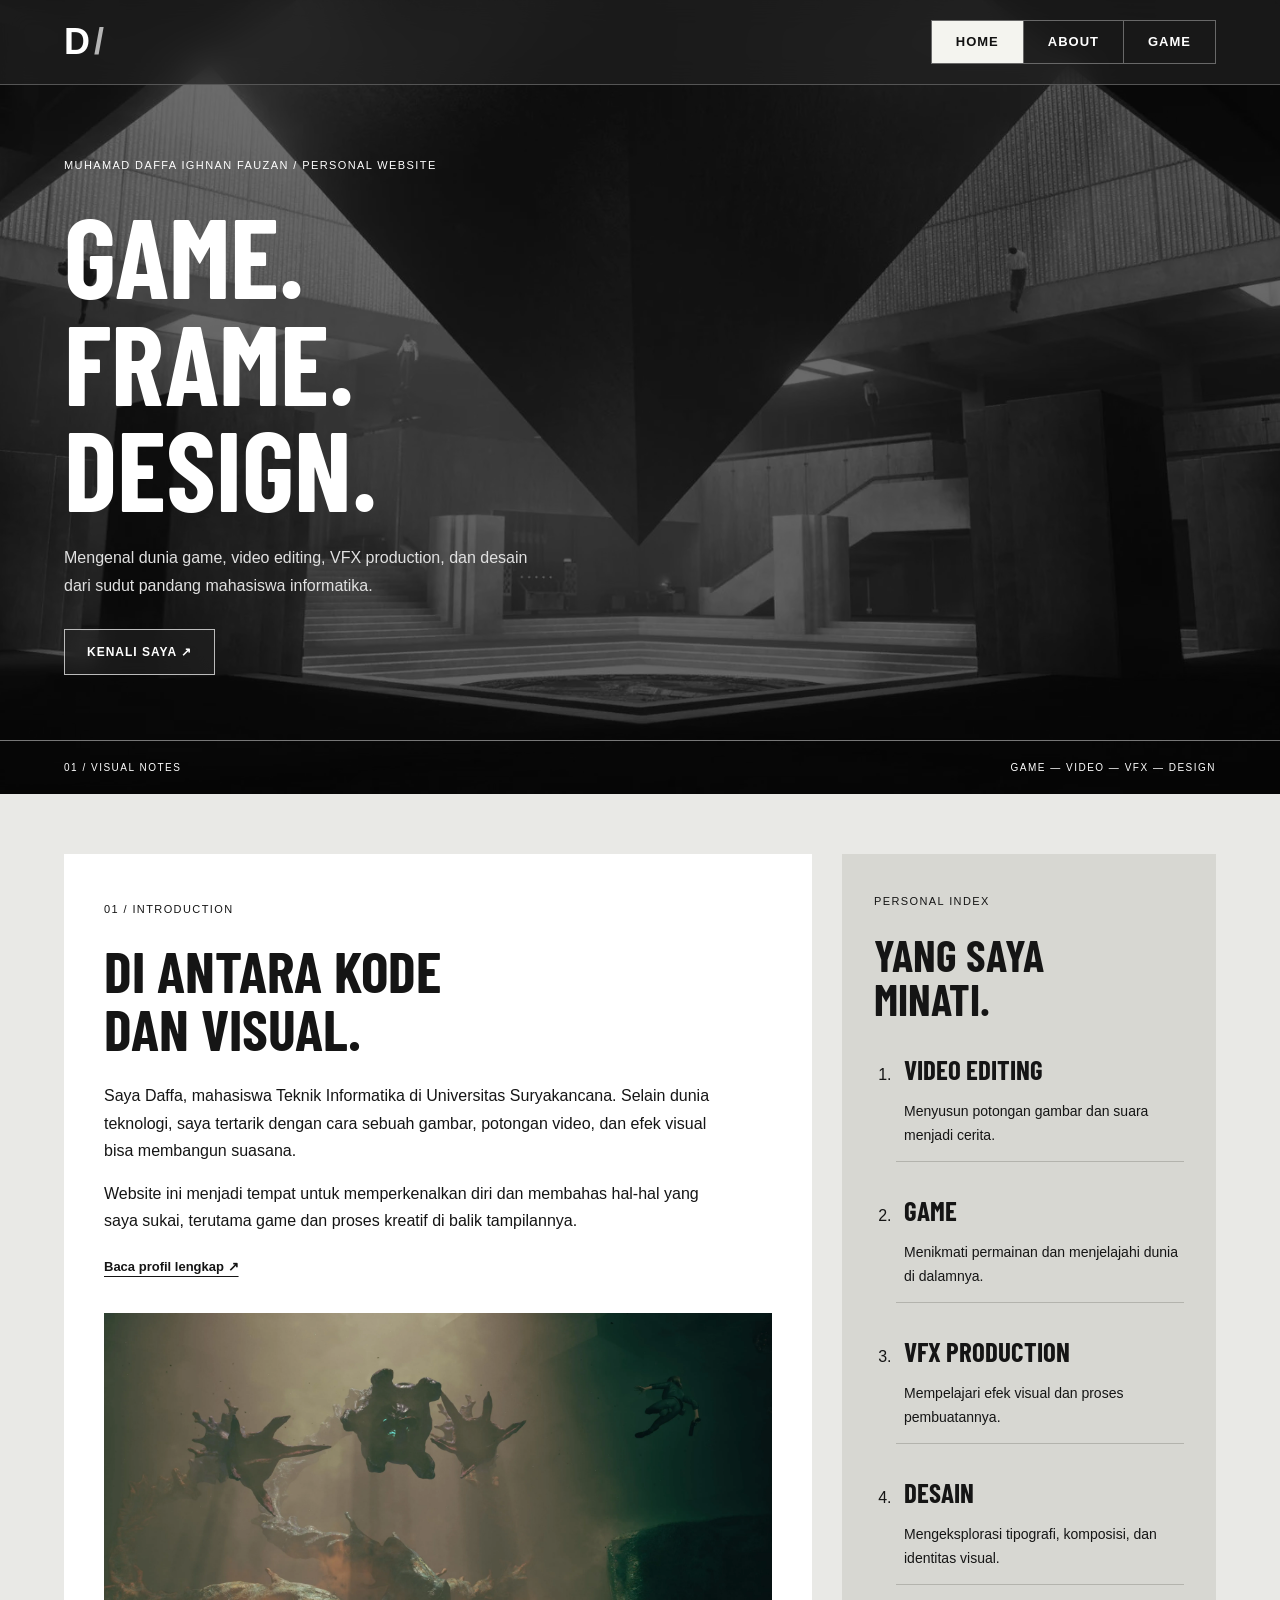
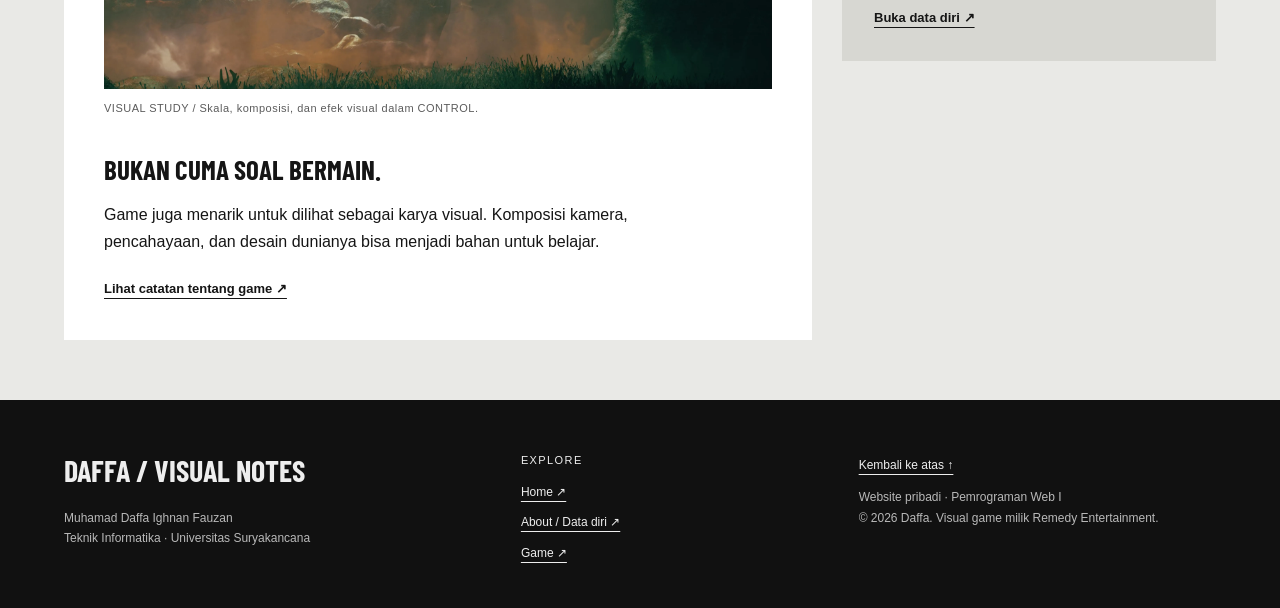
==== Tugas3/index.html @ 1a36eda0 "Tambah tugas3" ====
<!DOCTYPE html>
<html lang="id">
<head>
    <meta charset="UTF-8">
    <meta name="viewport" content="width=device-width, initial-scale=1.0">
    <title>Home | Daffa / Visual Notes</title>
    <link rel="stylesheet" href="style.css">
</head>
<body>
    <div class="container">
        <header class="header" id="top">
            <nav aria-label="Navigasi utama">
                <a class="logo" href="index.html" aria-label="Daffa, halaman utama">D<span>/</span></a>
                <div class="menu">
                    <a href="index.html" aria-current="page">HOME</a>
<a href="about.html">ABOUT</a>
<a href="game.html">GAME</a>
                </div>
            </nav>
            <div>
                <small>MUHAMAD DAFFA IGHNAN FAUZAN / PERSONAL WEBSITE</small>
                <h1>GAME.<br>FRAME.<br>DESIGN.</h1>
                <p>Mengenal dunia game, video editing, VFX production, dan desain dari sudut pandang mahasiswa informatika.</p>
                <a href="about.html">KENALI SAYA ↗</a>
            </div>
            <p>01 / VISUAL NOTES <span>GAME — VIDEO — VFX — DESIGN</span></p>
        </header>

        <main>
            <section class="content" aria-label="Konten Home">
                <article class="article">
                    <small>01 / INTRODUCTION</small>
                <h2>DI ANTARA KODE<br>DAN VISUAL.</h2>
                <p>Saya Daffa, mahasiswa Teknik Informatika di Universitas Suryakancana.
                    Selain dunia teknologi, saya tertarik dengan cara sebuah gambar, potongan video,
                    dan efek visual bisa membangun suasana.</p>
                <p>Website ini menjadi tempat untuk memperkenalkan diri dan membahas hal-hal
                    yang saya sukai, terutama game dan proses kreatif di balik tampilannya.</p>
                <a href="about.html">Baca profil lengkap ↗</a>
                <figure>
                    <img src="assets/control-creature.png" alt="Jesse melayang di hadapan makhluk besar dalam game CONTROL" width="3840" height="2160" loading="lazy">
                    <figcaption>VISUAL STUDY / Skala, komposisi, dan efek visual dalam CONTROL.</figcaption>
                </figure>
                <h3>BUKAN CUMA SOAL BERMAIN.</h3>
                <p>Game juga menarik untuk dilihat sebagai karya visual. Komposisi kamera,
                    pencahayaan, dan desain dunianya bisa menjadi bahan untuk belajar.</p>
                <a href="game.html">Lihat catatan tentang game ↗</a>
                </article>
                <aside class="aside">
                    <small>PERSONAL INDEX</small>
                <h2>YANG SAYA<br>MINATI.</h2>
                <ol>
                    <li><h3>VIDEO EDITING</h3><p>Menyusun potongan gambar dan suara menjadi cerita.</p></li>
                    <li><h3>GAME</h3><p>Menikmati permainan dan menjelajahi dunia di dalamnya.</p></li>
                    <li><h3>VFX PRODUCTION</h3><p>Mempelajari efek visual dan proses pembuatannya.</p></li>
                    <li><h3>DESAIN</h3><p>Mengeksplorasi tipografi, komposisi, dan identitas visual.</p></li>
                </ol>
                <a href="about.html#data-diri">Buka data diri ↗</a>
                </aside>
            </section>
        </main>

        <footer class="footer">
            <div>
                <strong>DAFFA / VISUAL NOTES</strong>
                <p>Muhamad Daffa Ighnan Fauzan<br>Teknik Informatika · Universitas Suryakancana</p>
            </div>
            <div>
                <small>EXPLORE</small>
                <a href="index.html">Home ↗</a>
                <a href="about.html">About / Data diri ↗</a>
                <a href="game.html">Game ↗</a>
            </div>
            <div>
                <a href="#top">Kembali ke atas ↑</a>
                <p>Website pribadi · Pemrograman Web I<br>© 2026 Daffa. Visual game milik Remedy Entertainment.</p>
            </div>
        </footer>
    </div>
</body>
</html>
---- Tugas3/style.css ----
@font-face {
    font-family: "Barlow Condensed";
    src: url("assets/BarlowCondensed-Bold.ttf") format("truetype");
    font-weight: 700;
    font-display: swap;
}

* {
    box-sizing: border-box;
}

body {
    margin: 0;
    background: #e5e5e2;
    color: #151515;
    font-family: Arial, sans-serif;
    font-size: 16px;
    line-height: 1.7;
}

.container {
    background: #f7f7f4;
}

a {
    color: inherit;
    text-underline-offset: 5px;
}

a:hover {
    text-decoration-thickness: 2px;
}

a:focus-visible {
    outline: 2px solid currentColor;
    outline-offset: 6px;
}

.header {
    position: relative;
    isolation: isolate;
    display: grid;
    grid-template-rows: auto 1fr auto;
    min-height: 780px;
    color: white;
    background: #080808;
}

/* Gambar tetap berwarna pada file asli, hitam-putih hanya pada tampilan. */
.header::before {
    content: "";
    position: absolute;
    inset: 0;
    z-index: -1;
    background: url("assets/control-world.webp") center / cover;
    filter: grayscale(1);
    opacity: 0.4;
}

#about .header::before {
    background-image: url("assets/control-scene.webp");
}

#game .header::before {
    background-image: url("assets/control-architecture.webp");
}

nav {
    display: flex;
    justify-content: space-between;
    align-items: center;
    gap: 20px;
    padding: 20px 5%;
    background: rgba(35, 35, 35, 0.65);
    border-bottom: 1px solid #555;
    backdrop-filter: blur(14px);
}

.logo {
    font-size: 36px;
    font-weight: bold;
    line-height: 1;
    text-decoration: none;
}

.logo span {
    margin-left: 4px;
    color: #b5b5b5;
}

.menu {
    display: flex;
    border: 1px solid #686868;
}

.menu a {
    padding: 10px 24px;
    font-size: 13px;
    font-weight: bold;
    letter-spacing: 1px;
    text-decoration: none;
    border-left: 1px solid #686868;
}

.menu a:first-child {
    border-left: 0;
}

.menu a[aria-current="page"], .menu a:hover {
    color: #111;
    background: #f4f4ef;
}

.header > div {
    padding: 65px 5%;
    align-self: end;
}

small, figcaption, caption {
    font-size: 11px;
    letter-spacing: 1.4px;
}

h1, h2, h3, .footer strong {
    font-family: "Barlow Condensed", "Arial Narrow", sans-serif;
    font-weight: 700;
}

h1 {
    margin: 24px 0;
    font-size: 112px;
    line-height: 0.95;
}

.header > div p {
    max-width: 490px;
    margin-bottom: 30px;
    color: #e0e0e0;
}

.header > div a {
    display: inline-block;
    padding: 12px 22px;
    border: 1px solid #bbb;
    background: rgba(35, 35, 35, 0.65);
    backdrop-filter: blur(10px);
    font-size: 12px;
    font-weight: bold;
    letter-spacing: 1px;
    text-decoration: none;
}

.header > p {
    display: flex;
    justify-content: space-between;
    gap: 15px;
    margin: 0;
    padding: 18px 5%;
    border-top: 1px solid #777;
    font-size: 10px;
    letter-spacing: 1.5px;
}

.content {
    display: grid;
    grid-template-columns: minmax(0, 2fr) minmax(0, 1fr);
    gap: 30px;
    padding: 60px 5%;
    background: #e9e9e6;
    align-items: start;
}

.article {
    padding: 40px;
    background: white;
}

#about .article {
    color: #f5f5f5;
    background: #080808;
}

#about-intro {
    display: grid;
    grid-template-columns: minmax(0, 1fr) minmax(0, 16rem);
    gap: 24px;
    align-items: center;
}

#about-intro figure {
    width: 100%;
    max-width: 16rem;
    margin: 0 auto;
}

/* Mask memudarkan tepian foto ke latar hitam tanpa mengubah PNG asli. */
#about-intro img {
    filter: grayscale(1);
    mask-image: radial-gradient(ellipse 65% 65% at 50% 35%, black 55%, transparent 100%);
}

#about #data-diri {
    margin-top: 50px;
}

#about caption {
    color: #bdbdbd;
}

#about th {
    background: #202020;
}

#about th, #about td {
    border-color: #3b3b3b;
}

h2 {
    margin: 20px 0 25px;
    font-size: 58px;
    line-height: 1;
}

h3 {
    margin: 32px 0 12px;
    font-size: 27px;
    line-height: 1.2;
}

.article > p {
    max-width: 70ch;
}

.article > a, .aside > a {
    display: block;
    margin-top: 22px;
    font-size: 13px;
    font-weight: bold;
}

figure {
    margin: 35px 0;
}

img {
    display: block;
    width: 100%;
    height: auto;
}

figcaption {
    margin-top: 10px;
    color: #5b5b5b;
    letter-spacing: 0.5px;
}

.aside {
    padding: 32px;
    background: #d7d7d2;
}

.aside h2 {
    font-size: 44px;
}

.aside p {
    font-size: 14px;
}

.aside ol {
    padding-left: 22px;
}

.aside li {
    padding-left: 8px;
    border-bottom: 1px solid #b3b3ad;
}

hr {
    margin: 30px 0;
    border: 0;
    border-top: 1px solid #aaa;
}

table {
    width: 100%;
    border-collapse: collapse;
    font-size: 14px;
    text-align: left;
}

caption {
    margin-bottom: 15px;
    text-align: left;
    letter-spacing: 0.5px;
}

th, td {
    padding: 15px 10px;
    border-bottom: 1px solid #d5d5d5;
    vertical-align: top;
}

th {
    width: 32%;
    background: #f3f3f0;
}

.footer {
    display: grid;
    grid-template-columns: 1.4fr 1fr 1.2fr;
    gap: 40px;
    padding: 45px 5%;
    color: #eee;
    background: #111;
}

.footer strong {
    font-size: 30px;
}

.footer p {
    color: #b9b9b9;
    font-size: 12px;
}

.footer a {
    display: block;
    margin-top: 10px;
    font-size: 12px;
}

@media (max-width: 900px) {
    #about-intro {
        grid-template-columns: 1fr;
    }

    #about-intro figure {
        max-width: 12rem;
    }

    .article, .aside {
        padding: 24px;
    }

    h2 {
        font-size: 42px;
    }

    .aside h2 {
        font-size: 34px;
    }
}

@media (max-width: 650px) {
    nav {
        gap: 10px;
    }

    .menu a {
        padding: 9px 12px;
        font-size: 11px;
    }

    .header {
        min-height: 690px;
    }

    .header > div {
        padding: 50px 6%;
    }

    h1 {
        font-size: 68px;
    }

    .header > p span {
        display: none;
    }

    .content, .footer {
        grid-template-columns: 1fr;
        padding: 30px 5%;
    }

    h2 {
        font-size: 40px;
    }

    th, td {
        padding: 12px 7px;
        overflow-wrap: anywhere;
    }
}
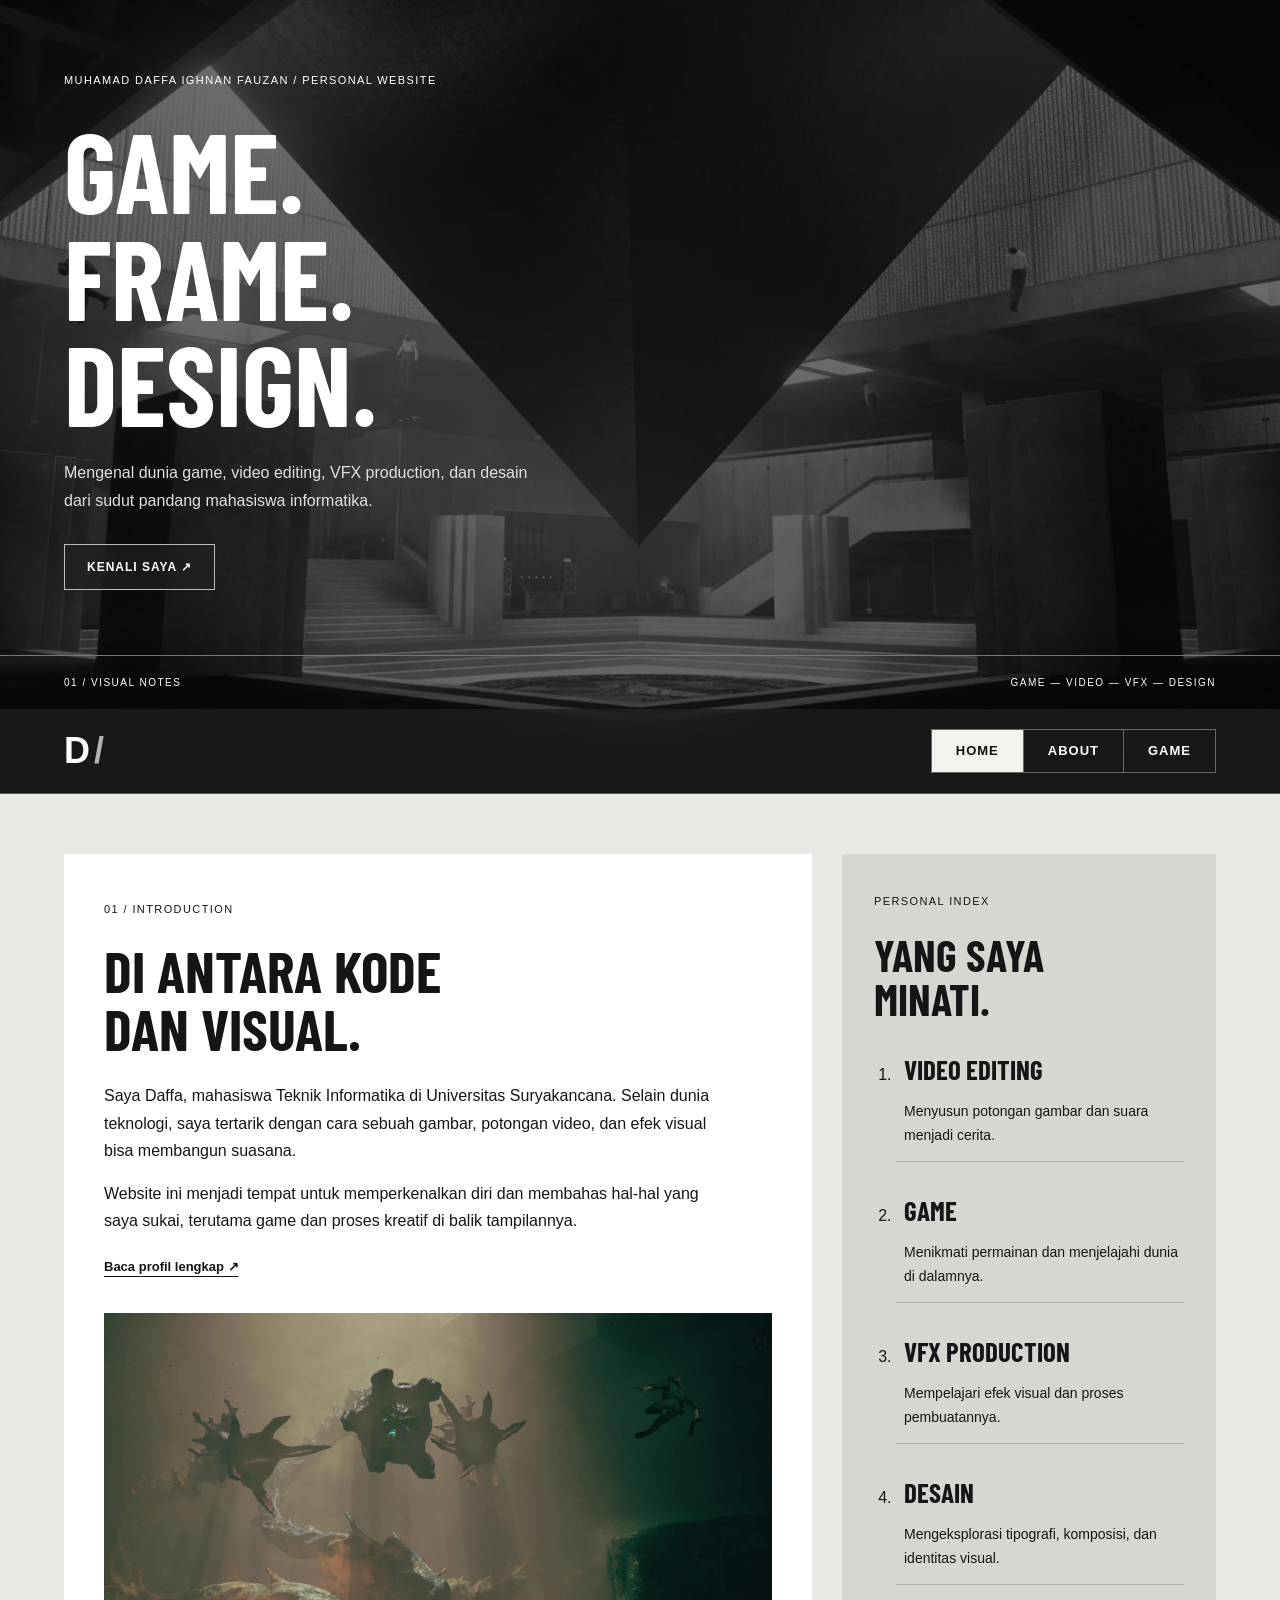
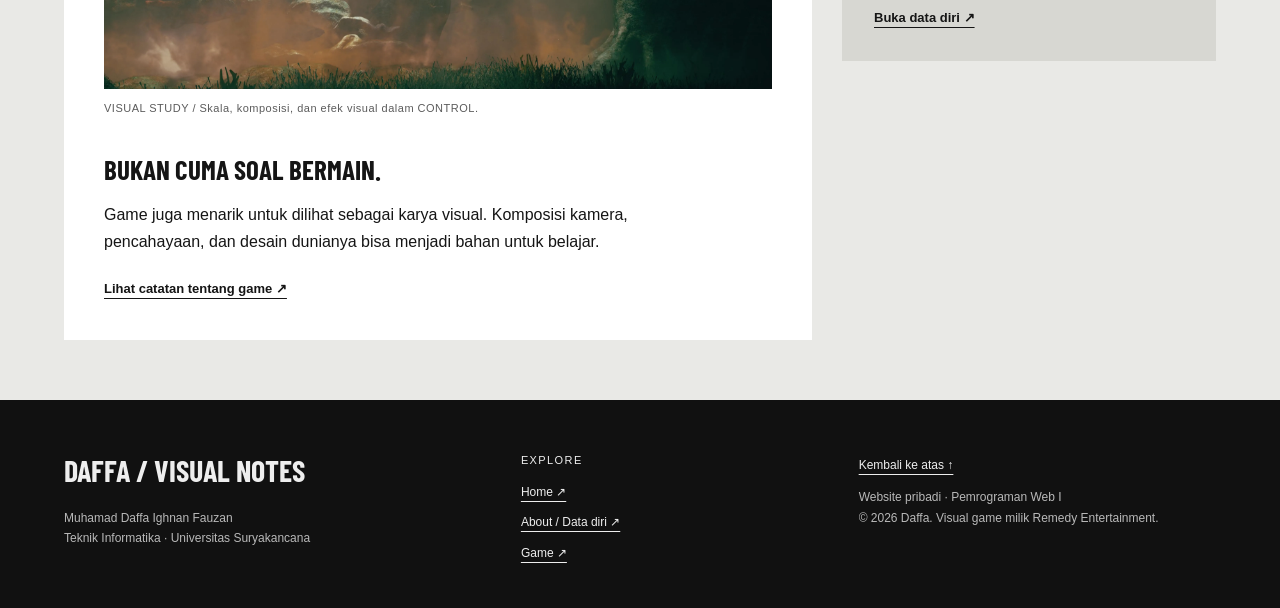
==== commit 2fc6ee44: "Tambah tugas3" ====
--- a/Tugas3/index.html
+++ b/Tugas3/index.html
@@ -9,6 +9,13 @@
 <body>
     <div class="container">
         <header class="header" id="top">
+            <div>
+                <small>MUHAMAD DAFFA IGHNAN FAUZAN / PERSONAL WEBSITE</small>
+                <h1>GAME.<br>FRAME.<br>DESIGN.</h1>
+                <p>Mengenal dunia game, video editing, VFX production, dan desain dari sudut pandang mahasiswa informatika.</p>
+                <a href="about.html">KENALI SAYA ↗</a>
+            </div>
+            <p>01 / VISUAL NOTES <span>GAME — VIDEO — VFX — DESIGN</span></p>
             <nav aria-label="Navigasi utama">
                 <a class="logo" href="index.html" aria-label="Daffa, halaman utama">D<span>/</span></a>
                 <div class="menu">
@@ -17,13 +24,6 @@
 <a href="game.html">GAME</a>
                 </div>
             </nav>
-            <div>
-                <small>MUHAMAD DAFFA IGHNAN FAUZAN / PERSONAL WEBSITE</small>
-                <h1>GAME.<br>FRAME.<br>DESIGN.</h1>
-                <p>Mengenal dunia game, video editing, VFX production, dan desain dari sudut pandang mahasiswa informatika.</p>
-                <a href="about.html">KENALI SAYA ↗</a>
-            </div>
-            <p>01 / VISUAL NOTES <span>GAME — VIDEO — VFX — DESIGN</span></p>
         </header>
 
         <main>
--- a/Tugas3/style.css
+++ b/Tugas3/style.css
@@ -19,6 +19,7 @@
 }
 
 .container {
+    width: 100%;
     background: #f7f7f4;
 }
 
@@ -40,7 +41,7 @@
     position: relative;
     isolation: isolate;
     display: grid;
-    grid-template-rows: auto 1fr auto;
+    grid-template-rows: 1fr auto auto;
     min-height: 780px;
     color: white;
     background: #080808;
@@ -106,22 +107,28 @@
     border-left: 0;
 }
 
-.menu a[aria-current="page"], .menu a:hover {
+.menu a[aria-current="page"],
+.menu a:hover {
     color: #111;
     background: #f4f4ef;
 }
 
-.header > div {
+.header>div {
     padding: 65px 5%;
     align-self: end;
 }
 
-small, figcaption, caption {
+small,
+figcaption,
+caption {
     font-size: 11px;
     letter-spacing: 1.4px;
 }
 
-h1, h2, h3, .footer strong {
+h1,
+h2,
+h3,
+.footer strong {
     font-family: "Barlow Condensed", "Arial Narrow", sans-serif;
     font-weight: 700;
 }
@@ -132,13 +139,13 @@
     line-height: 0.95;
 }
 
-.header > div p {
+.header>div p {
     max-width: 490px;
     margin-bottom: 30px;
     color: #e0e0e0;
 }
 
-.header > div a {
+.header>div a {
     display: inline-block;
     padding: 12px 22px;
     border: 1px solid #bbb;
@@ -150,7 +157,7 @@
     text-decoration: none;
 }
 
-.header > p {
+.header>p {
     display: flex;
     justify-content: space-between;
     gap: 15px;
@@ -161,6 +168,10 @@
     letter-spacing: 1.5px;
 }
 
+main {
+    background: #ededeb;
+}
+
 .content {
     display: grid;
     grid-template-columns: minmax(0, 2fr) minmax(0, 1fr);
@@ -193,7 +204,7 @@
     margin: 0 auto;
 }
 
-/* Mask memudarkan tepian foto ke latar hitam tanpa mengubah PNG asli. */
+/* Feather mask gradasi hitam di tepi gambar */
 #about-intro img {
     filter: grayscale(1);
     mask-image: radial-gradient(ellipse 65% 65% at 50% 35%, black 55%, transparent 100%);
@@ -211,7 +222,8 @@
     background: #202020;
 }
 
-#about th, #about td {
+#about th,
+#about td {
     border-color: #3b3b3b;
 }
 
@@ -227,11 +239,12 @@
     line-height: 1.2;
 }
 
-.article > p {
+.article>p {
     max-width: 70ch;
 }
 
-.article > a, .aside > a {
+.article>a,
+.aside>a {
     display: block;
     margin-top: 22px;
     font-size: 13px;
@@ -295,7 +308,8 @@
     letter-spacing: 0.5px;
 }
 
-th, td {
+th,
+td {
     padding: 15px 10px;
     border-bottom: 1px solid #d5d5d5;
     vertical-align: top;
@@ -339,7 +353,8 @@
         max-width: 12rem;
     }
 
-    .article, .aside {
+    .article,
+    .aside {
         padding: 24px;
     }
 
@@ -366,7 +381,7 @@
         min-height: 690px;
     }
 
-    .header > div {
+    .header>div {
         padding: 50px 6%;
     }
 
@@ -374,11 +389,12 @@
         font-size: 68px;
     }
 
-    .header > p span {
+    .header>p span {
         display: none;
     }
 
-    .content, .footer {
+    .content,
+    .footer {
         grid-template-columns: 1fr;
         padding: 30px 5%;
     }
@@ -387,7 +403,8 @@
         font-size: 40px;
     }
 
-    th, td {
+    th,
+    td {
         padding: 12px 7px;
         overflow-wrap: anywhere;
     }
